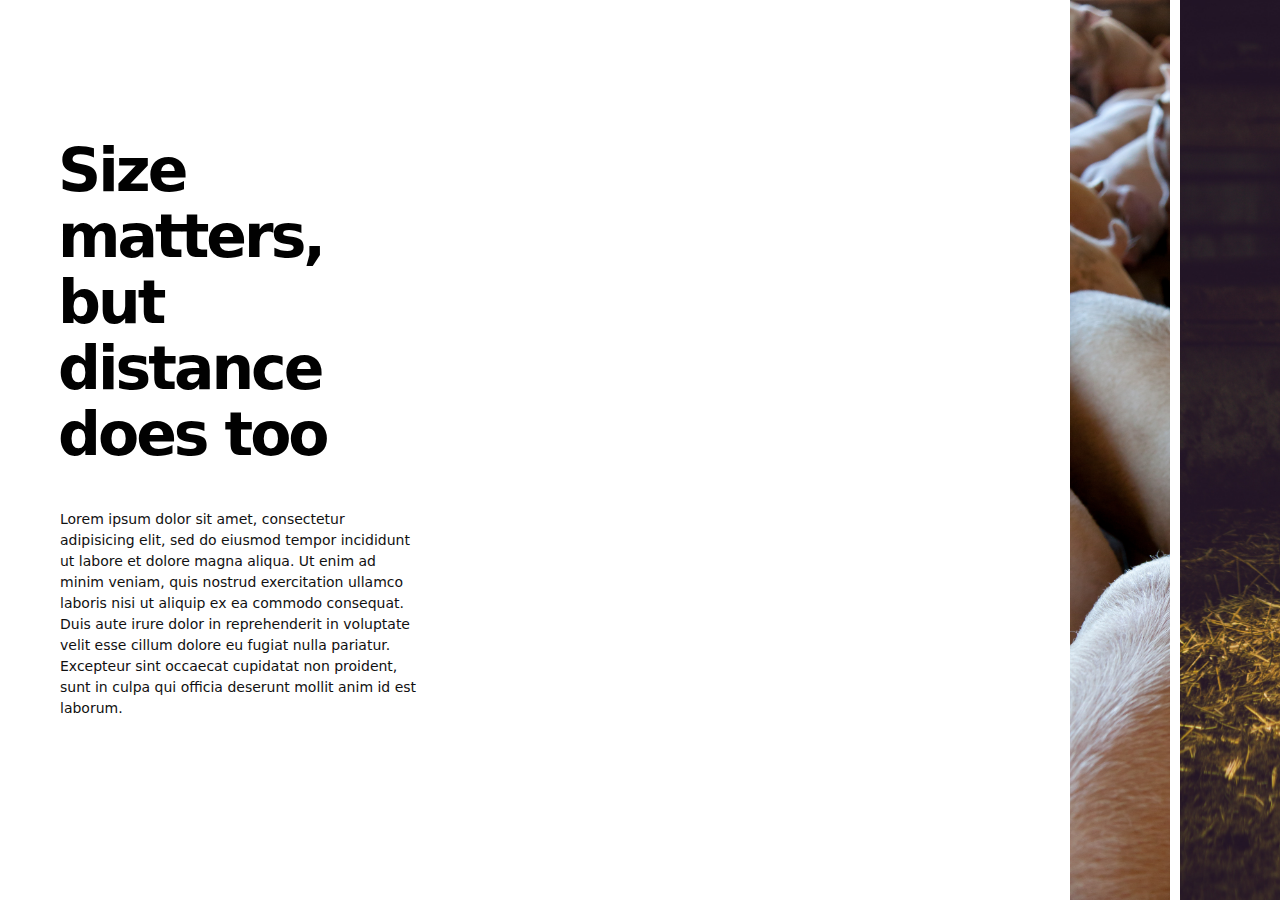
==== index.html @ a583630e "update to relative link" ====
<!DOCTYPE html>
<html lang="en" dir="ltr">

<head>
  <meta charset="utf-8">
  <link rel="apple-touch-icon" sizes="180x180" href="/icons/apple-touch-icon.png">
  <link rel="icon" type="image/png" sizes="32x32" href="/icons/favicon-32x32.png">
  <link rel="icon" type="image/png" sizes="16x16" href="/icons/favicon-16x16.png">
  <link rel="manifest" href="/icons/site.webmanifest">
  <meta name="viewport" content="width=device-width, initial-scale=1">
  <title>Economic Effects of Farm-Field Distances and Plot-Sizes in organic and conventional Farming Systems | Heinrichs et al. (2020)</title>
  <link rel="stylesheet" media="all" href="https://rsms.me/inter/inter.css" type="text/css">
</head>
<style media="screen">
  html,
  body {
    font-family: 'Inter var', -system-ui, system-ui, sans-serif;
    /* background: #fff; */
    color: #111;
    height: 100%;
    width: 100%;
    font-family: 'Inter', -system-ui, system-ui, sans-serif;
    font-size: 14px;
    letter-spacing: -0.006;
    line-height: 1.5;
    /* width: 100%; */
    margin: 0 auto;
    -webkit-text-size-adjust: 100%;
    -ms-text-size-adjust: 100%;
    -webkit-overflow-scrolling: touch;
    scroll-behavior: smooth;
    -moz-font-feature-settings: "calt"1, "kern"1, "liga"1;
    -ms-font-feature-settings: "calt"1, "kern"1, "liga"1;
    -o-font-feature-settings: "calt"1, "kern"1, "liga"1;
    -webkit-font-feature-settings: "calt"1, "kern"1, "liga"1;
    font-feature-settings: "calt"1, "kern"1, "liga"1;
  }

  main {
    display: flex;
    justify-content: space-between;
  }
  
  h1,
  h2,
  h3,
  h4,
  h5,
  h6 {
    font-weight: 500;
    color: #010101;
    margin: 1.618em 0 0.7em 0;
    -webkit-font-smoothing: antialiased;
    -moz-osx-font-smoothing: grayscale;
  }

  h1 {
    font-size: 60px;
    letter-spacing: -0.05em;
    font-weight: 700;
    line-height: 1.1;
    margin-left: -2px;
  }

  h3 {
    font-size: 50px;
    letter-spacing: -0.05em;
    font-weight: 700;
    line-height: 1.1;
    margin: 0;
    width: 100%;
    color: #fff;
    position: relative;
    visibility: hidden;
    opacity: 0;
    transition: visibility 0.2s, opacity 0.2s;
    top: 80%;
    text-align: unset;
    left: 10%;
  }

  .description {
    max-width: 500px;
    background: #fff;
    padding: 40px;
    padding-left: 60px;
    padding-right: 60px;
    border-radius: 5px;
  }

  .cs-container {
    float: right;
    width: 600px;
    height: 100vh;
    display: flex;
  }
  
  .cs-img {
    transition: width 0.5s;
    background-repeat: no-repeat;
    background-size: cover;
    min-height: 100%;
    margin: 0 5px;
  }
  
  .cs-img:last-child {
    margin: 0 0px 0px 5px;
  }
  .cs-arable {
    background-image: url('assets/arable.jpg');
    width: 400px;
  }
  .cs-arable:hover h3 {
    visibility: visible;
    opacity: 1;
  }
  .cs-pigs {
    background-image: url('assets/pigs.jpg');
    width: 100px;
  }

  .cs-pigs:hover h3 {
    visibility: visible;
    opacity: 1;
  }
  .cs-dairy {
    background-image: url('assets/dairy.jpg');
    width: 100px;
  }
  
  .cs-dairy:hover h3 {
    visibility: visible;
    opacity: 1;
  }
  /* iPhones */
  @media only screen and (max-width: 767px) {
    main {
      display: block;
    }
    .description {
      padding: 30px;
    }    
    .cs-container {
      width: 100%;
    }
    .cs-img {
      background-position: center;
      width: 100%;
    }
    h3 {
      visibility: visible;
      opacity: 1;
      top: 70%;
      text-align: unset;
      left: 10%;
    }
  }

  /* iPads */
  @media only screen and (max-width: 1024px) {
    .description {
      max-width: 700px;
    }
    
    .cs-container {
      display: block;  
    }
    
    .cs-img {
      box-sizing: border-box;
      min-width: 100%;
      height: calc((100vh - 10px) / 3);
      margin: 0px 0px 10px !important;
      min-height: unset;
    }  
    h3 {
      visibility: visible;
      opacity: 1;
      top: 70%;
      text-align: unset;
      left: 10%;
    }

  }
  
  /* desktop small */
  @media only screen and (min-width: 1025px) {
    .cs-pigs:hover {
      width: 1200px;
    }
    
    .cs-dairy:hover {
      width: 1200px;
    }
  }
  
  /* desktop large */
  @media only screen and (min-width: 1200px) {
    .cs-container {
      width: 800px;
    }
    .cs-pigs:hover {
      width: 1400px;
    }
    .cs-arable {
      width: 600px;
    }
    .cs-dairy:hover {
      width: 1400px;
    }
  }
  


  @media (hover: none) {
    h3 {
      visibility: visible;
      opacity: 1;
    }
  }

</style>

<body>
  <main>
    <div class="description">
      <h1>Size matters, but distance does too</h1>
      <p>Lorem ipsum dolor sit amet, consectetur adipisicing elit, sed do eiusmod tempor incididunt ut labore et dolore magna aliqua. Ut enim ad minim veniam, quis nostrud exercitation ullamco laboris nisi ut aliquip ex ea commodo consequat. Duis
        aute irure dolor in reprehenderit in voluptate velit esse cillum dolore eu fugiat nulla pariatur. Excepteur sint occaecat cupidatat non proident, sunt in culpa qui officia deserunt mollit anim id est laborum.</p>
    </div>
    <div class="cs-container">
      <div class="cs-arable cs-img">
        <h3>Arable</h3>
      </div>
      <div class="cs-pigs cs-img">
        <h3>Pigs</h3>
      </div>
      <div class="cs-dairy cs-img">
        <h3>Dairy</h3>
      </div>
    </div>
  </main>
</body>

</html>
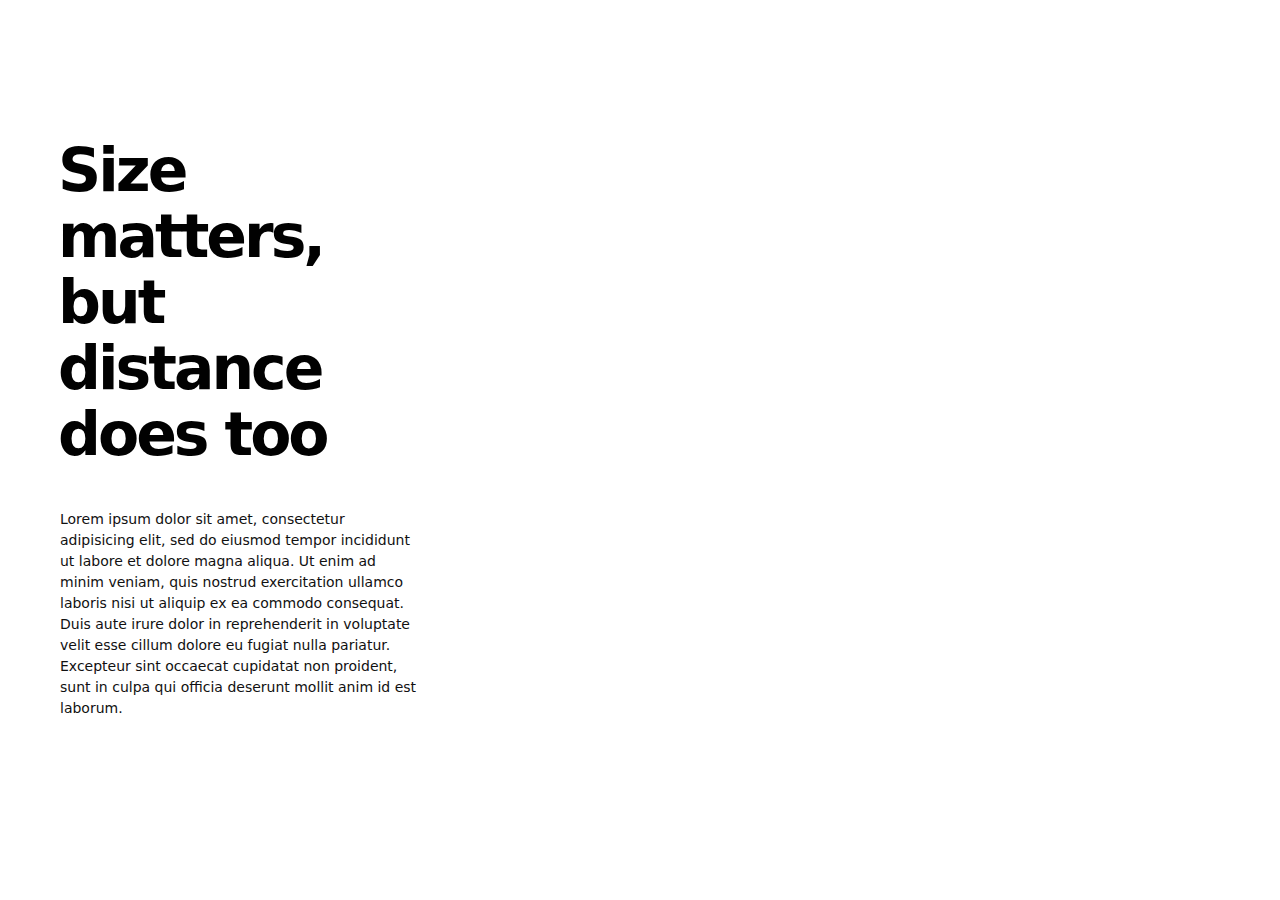
==== commit 5c518e49: "update arable example" ====
--- a/index.html
+++ b/index.html
@@ -3,223 +3,15 @@
 
 <head>
   <meta charset="utf-8">
-  <link rel="apple-touch-icon" sizes="180x180" href="/icons/apple-touch-icon.png">
-  <link rel="icon" type="image/png" sizes="32x32" href="/icons/favicon-32x32.png">
-  <link rel="icon" type="image/png" sizes="16x16" href="/icons/favicon-16x16.png">
-  <link rel="manifest" href="/icons/site.webmanifest">
+  <link rel="apple-touch-icon" sizes="180x180" href="icons/apple-touch-icon.png">
+  <link rel="icon" type="image/png" sizes="32x32" href="icons/favicon-32x32.png">
+  <link rel="icon" type="image/png" sizes="16x16" href="icons/favicon-16x16.png">
+  <link rel="manifest" href="icons/site.webmanifest">
   <meta name="viewport" content="width=device-width, initial-scale=1">
   <title>Economic Effects of Farm-Field Distances and Plot-Sizes in organic and conventional Farming Systems | Heinrichs et al. (2020)</title>
   <link rel="stylesheet" media="all" href="https://rsms.me/inter/inter.css" type="text/css">
+  <link rel="stylesheet" href="assets/main.css">
 </head>
-<style media="screen">
-  html,
-  body {
-    font-family: 'Inter var', -system-ui, system-ui, sans-serif;
-    /* background: #fff; */
-    color: #111;
-    height: 100%;
-    width: 100%;
-    font-family: 'Inter', -system-ui, system-ui, sans-serif;
-    font-size: 14px;
-    letter-spacing: -0.006;
-    line-height: 1.5;
-    /* width: 100%; */
-    margin: 0 auto;
-    -webkit-text-size-adjust: 100%;
-    -ms-text-size-adjust: 100%;
-    -webkit-overflow-scrolling: touch;
-    scroll-behavior: smooth;
-    -moz-font-feature-settings: "calt"1, "kern"1, "liga"1;
-    -ms-font-feature-settings: "calt"1, "kern"1, "liga"1;
-    -o-font-feature-settings: "calt"1, "kern"1, "liga"1;
-    -webkit-font-feature-settings: "calt"1, "kern"1, "liga"1;
-    font-feature-settings: "calt"1, "kern"1, "liga"1;
-  }
-
-  main {
-    display: flex;
-    justify-content: space-between;
-  }
-  
-  h1,
-  h2,
-  h3,
-  h4,
-  h5,
-  h6 {
-    font-weight: 500;
-    color: #010101;
-    margin: 1.618em 0 0.7em 0;
-    -webkit-font-smoothing: antialiased;
-    -moz-osx-font-smoothing: grayscale;
-  }
-
-  h1 {
-    font-size: 60px;
-    letter-spacing: -0.05em;
-    font-weight: 700;
-    line-height: 1.1;
-    margin-left: -2px;
-  }
-
-  h3 {
-    font-size: 50px;
-    letter-spacing: -0.05em;
-    font-weight: 700;
-    line-height: 1.1;
-    margin: 0;
-    width: 100%;
-    color: #fff;
-    position: relative;
-    visibility: hidden;
-    opacity: 0;
-    transition: visibility 0.2s, opacity 0.2s;
-    top: 80%;
-    text-align: unset;
-    left: 10%;
-  }
-
-  .description {
-    max-width: 500px;
-    background: #fff;
-    padding: 40px;
-    padding-left: 60px;
-    padding-right: 60px;
-    border-radius: 5px;
-  }
-
-  .cs-container {
-    float: right;
-    width: 600px;
-    height: 100vh;
-    display: flex;
-  }
-  
-  .cs-img {
-    transition: width 0.5s;
-    background-repeat: no-repeat;
-    background-size: cover;
-    min-height: 100%;
-    margin: 0 5px;
-  }
-  
-  .cs-img:last-child {
-    margin: 0 0px 0px 5px;
-  }
-  .cs-arable {
-    background-image: url('assets/arable.jpg');
-    width: 400px;
-  }
-  .cs-arable:hover h3 {
-    visibility: visible;
-    opacity: 1;
-  }
-  .cs-pigs {
-    background-image: url('assets/pigs.jpg');
-    width: 100px;
-  }
-
-  .cs-pigs:hover h3 {
-    visibility: visible;
-    opacity: 1;
-  }
-  .cs-dairy {
-    background-image: url('assets/dairy.jpg');
-    width: 100px;
-  }
-  
-  .cs-dairy:hover h3 {
-    visibility: visible;
-    opacity: 1;
-  }
-  /* iPhones */
-  @media only screen and (max-width: 767px) {
-    main {
-      display: block;
-    }
-    .description {
-      padding: 30px;
-    }    
-    .cs-container {
-      width: 100%;
-    }
-    .cs-img {
-      background-position: center;
-      width: 100%;
-    }
-    h3 {
-      visibility: visible;
-      opacity: 1;
-      top: 70%;
-      text-align: unset;
-      left: 10%;
-    }
-  }
-
-  /* iPads */
-  @media only screen and (max-width: 1024px) {
-    .description {
-      max-width: 700px;
-    }
-    
-    .cs-container {
-      display: block;  
-    }
-    
-    .cs-img {
-      box-sizing: border-box;
-      min-width: 100%;
-      height: calc((100vh - 10px) / 3);
-      margin: 0px 0px 10px !important;
-      min-height: unset;
-    }  
-    h3 {
-      visibility: visible;
-      opacity: 1;
-      top: 70%;
-      text-align: unset;
-      left: 10%;
-    }
-
-  }
-  
-  /* desktop small */
-  @media only screen and (min-width: 1025px) {
-    .cs-pigs:hover {
-      width: 1200px;
-    }
-    
-    .cs-dairy:hover {
-      width: 1200px;
-    }
-  }
-  
-  /* desktop large */
-  @media only screen and (min-width: 1200px) {
-    .cs-container {
-      width: 800px;
-    }
-    .cs-pigs:hover {
-      width: 1400px;
-    }
-    .cs-arable {
-      width: 600px;
-    }
-    .cs-dairy:hover {
-      width: 1400px;
-    }
-  }
-  
-
-
-  @media (hover: none) {
-    h3 {
-      visibility: visible;
-      opacity: 1;
-    }
-  }
-
-</style>
 
 <body>
   <main>
--- a/assets/main.css
+++ b/assets/main.css
@@ -0,0 +1,213 @@
+html,
+body {
+  font-family: 'Inter var', -system-ui, system-ui, sans-serif;
+  /* background: #fff; */
+  color: #111;
+  height: 100%;
+  width: 100%;
+  font-family: 'Inter', -system-ui, system-ui, sans-serif;
+  font-size: 14px;
+  letter-spacing: -0.006;
+  line-height: 1.5;
+  /* width: 100%; */
+  margin: 0 auto;
+  -webkit-text-size-adjust: 100%;
+  -ms-text-size-adjust: 100%;
+  -webkit-overflow-scrolling: touch;
+  scroll-behavior: smooth;
+  -moz-font-feature-settings: "calt"1, "kern"1, "liga"1;
+  -ms-font-feature-settings: "calt"1, "kern"1, "liga"1;
+  -o-font-feature-settings: "calt"1, "kern"1, "liga"1;
+  -webkit-font-feature-settings: "calt"1, "kern"1, "liga"1;
+  font-feature-settings: "calt"1, "kern"1, "liga"1;
+}
+
+main {
+  display: flex;
+  justify-content: space-between;
+}
+
+h1,
+h2,
+h3,
+h4,
+h5,
+h6 {
+  font-weight: 500;
+  color: #010101;
+  margin: 1.618em 0 0.7em 0;
+  -webkit-font-smoothing: antialiased;
+  -moz-osx-font-smoothing: grayscale;
+}
+
+h1 {
+  font-size: 60px;
+  letter-spacing: -0.05em;
+  font-weight: 700;
+  line-height: 1.1;
+  margin-left: -2px;
+}
+
+h3 {
+  font-size: 50px;
+  letter-spacing: -0.05em;
+  font-weight: 700;
+  line-height: 1.1;
+  margin: 0;
+  width: 100%;
+  color: #fff;
+  position: relative;
+  visibility: hidden;
+  opacity: 0;
+  transition: visibility 0.2s, opacity 0.2s;
+  top: 80%;
+  text-align: unset;
+  left: 10%;
+}
+
+.description {
+  max-width: 500px;
+  background: #fff;
+  padding: 40px;
+  padding-left: 60px;
+  padding-right: 60px;
+  border-radius: 5px;
+}
+
+.cs-container {
+  float: right;
+  width: 600px;
+  height: 100vh;
+  display: flex;
+}
+
+.cs-img {
+  transition: width 0.5s;
+  background-repeat: no-repeat;
+  background-size: cover;
+  min-height: 100%;
+  margin: 0 5px;
+}
+
+.cs-img:last-child {
+  margin: 0 0px 0px 5px;
+}
+.cs-arable {
+  background-image: url('assets/arable.jpg');
+  width: 400px;
+}
+.cs-arable:hover h3 {
+  visibility: visible;
+  opacity: 1;
+}
+.cs-pigs {
+  background-image: url('assets/pigs.jpg');
+  width: 100px;
+}
+
+.cs-pigs:hover h3 {
+  visibility: visible;
+  opacity: 1;
+}
+.cs-dairy {
+  background-image: url('assets/dairy.jpg');
+  width: 100px;
+}
+
+.cs-dairy:hover h3 {
+  visibility: visible;
+  opacity: 1;
+}
+/* iPhones */
+@media only screen and (max-width: 767px) {
+  main {
+    display: block;
+  }
+  .description {
+    padding: 30px;
+  }    
+  .cs-container {
+    width: 100%;
+  }
+  .cs-img {
+    background-position: center;
+    width: 100%;
+  }
+  h3 {
+    visibility: visible;
+    opacity: 1;
+    top: 70%;
+    text-align: unset;
+    left: 10%;
+  }
+}
+
+/* iPads */
+@media only screen and (max-width: 1024px) {
+  .description {
+    max-width: 700px;
+  }
+  
+  .cs-container {
+    display: block;  
+  }
+  
+  .cs-img {
+    box-sizing: border-box;
+    min-width: 100%;
+    height: calc((100vh - 10px) / 3);
+    margin: 0px 0px 10px !important;
+    min-height: unset;
+  }  
+  h3 {
+    visibility: visible;
+    opacity: 1;
+    top: 70%;
+    text-align: unset;
+    left: 10%;
+  }
+
+}
+
+/* desktop small */
+@media only screen and (min-width: 1025px) {
+  .cs-pigs:hover {
+    width: 1200px;
+  }
+  
+  .cs-dairy:hover {
+    width: 1200px;
+  }
+}
+
+/* desktop large */
+@media only screen and (min-width: 1200px) {
+  .cs-container {
+    width: 800px;
+  }
+  .cs-pigs:hover {
+    width: 1400px;
+  }
+  .cs-arable {
+    width: 600px;
+  }
+  .cs-dairy:hover {
+    width: 1400px;
+  }
+}
+
+
+
+@media (hover: none) {
+  h3 {
+    visibility: visible;
+    opacity: 1;
+  }
+}
+
+.iframe-container {
+  margin-top: 100px;
+  display: flex;
+  align-items: center;
+  justify-content: center;
+}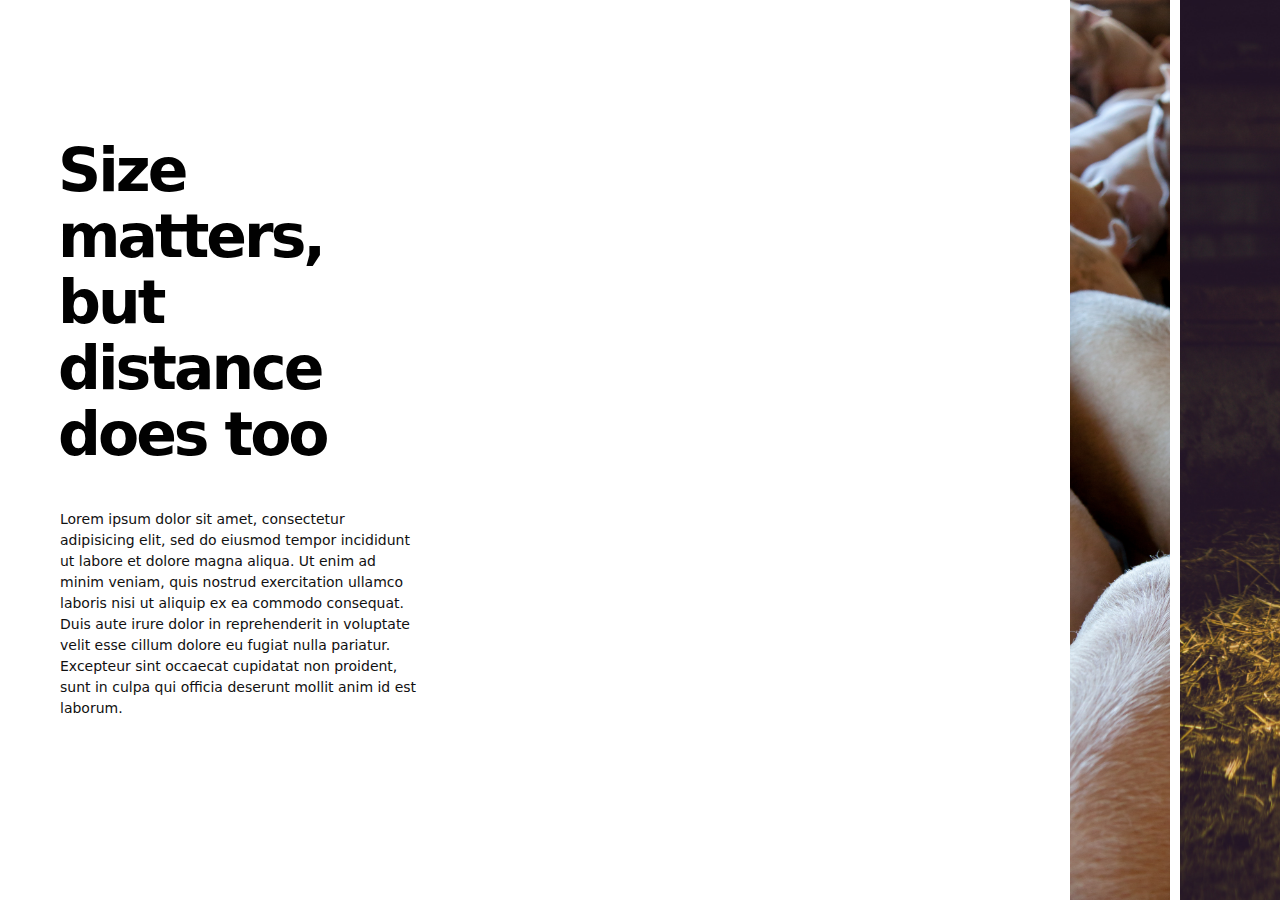
==== commit b741cbc2: "- update example" ====
--- a/index.html
+++ b/index.html
@@ -21,9 +21,9 @@
         aute irure dolor in reprehenderit in voluptate velit esse cillum dolore eu fugiat nulla pariatur. Excepteur sint occaecat cupidatat non proident, sunt in culpa qui officia deserunt mollit anim id est laborum.</p>
     </div>
     <div class="cs-container">
-      <div class="cs-arable cs-img">
+      <a class="cs-arable cs-img" href="plots/arable.html">
         <h3>Arable</h3>
-      </div>
+      </a>
       <div class="cs-pigs cs-img">
         <h3>Pigs</h3>
       </div>
--- a/assets/main.css
+++ b/assets/main.css
@@ -22,6 +22,9 @@
   font-feature-settings: "calt"1, "kern"1, "liga"1;
 }
 
+a {
+  text-decoration: none;
+}
 main {
   display: flex;
   justify-content: space-between;
@@ -93,7 +96,7 @@
   margin: 0 0px 0px 5px;
 }
 .cs-arable {
-  background-image: url('assets/arable.jpg');
+  background-image: url('arable.jpg');
   width: 400px;
 }
 .cs-arable:hover h3 {
@@ -101,7 +104,7 @@
   opacity: 1;
 }
 .cs-pigs {
-  background-image: url('assets/pigs.jpg');
+  background-image: url('pigs.jpg');
   width: 100px;
 }
 
@@ -110,7 +113,7 @@
   opacity: 1;
 }
 .cs-dairy {
-  background-image: url('assets/dairy.jpg');
+  background-image: url('dairy.jpg');
   width: 100px;
 }
 
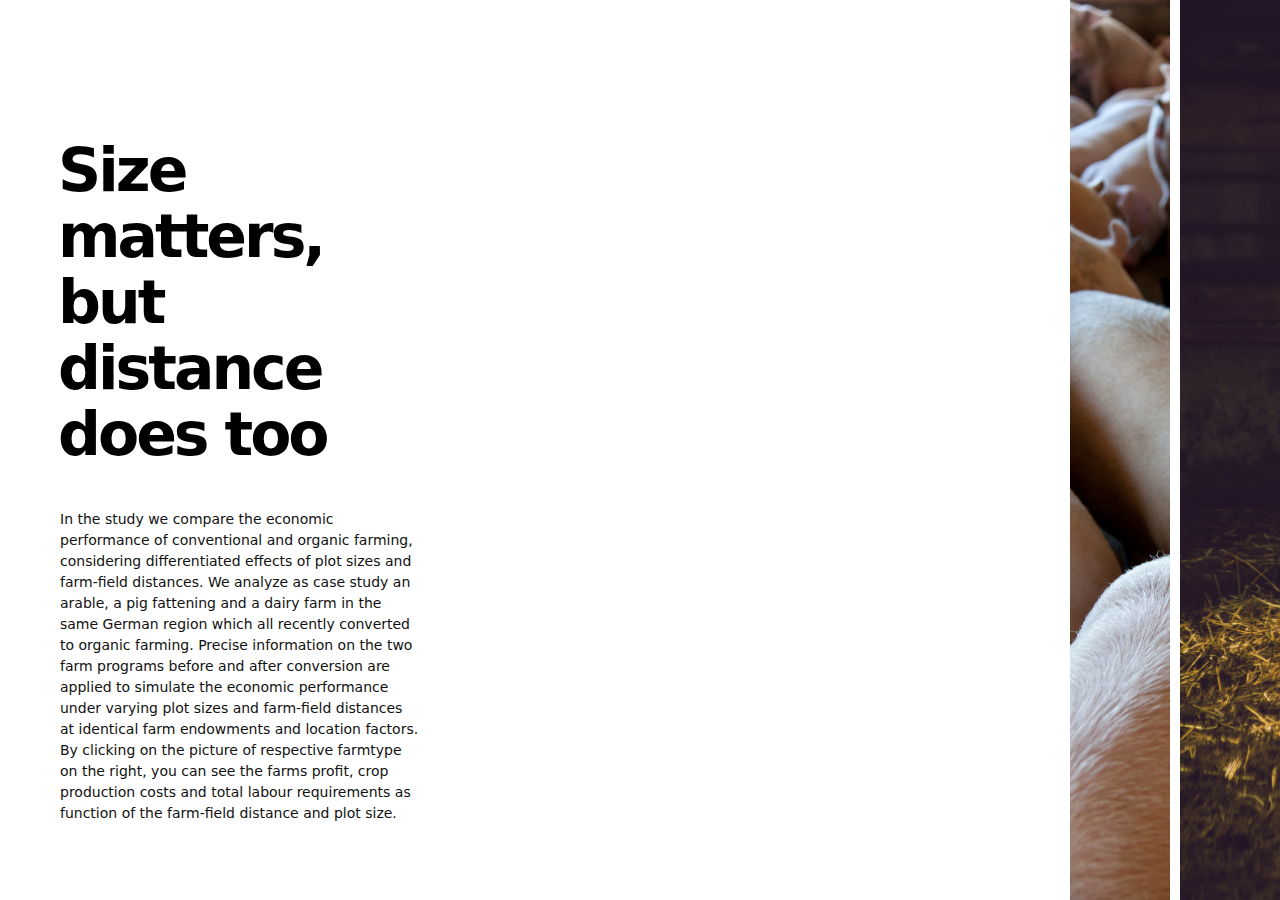
==== commit b290c040: "Update index.html" ====
--- a/index.html
+++ b/index.html
@@ -17,8 +17,12 @@
   <main>
     <div class="description">
       <h1>Size matters, but distance does too</h1>
-      <p>Lorem ipsum dolor sit amet, consectetur adipisicing elit, sed do eiusmod tempor incididunt ut labore et dolore magna aliqua. Ut enim ad minim veniam, quis nostrud exercitation ullamco laboris nisi ut aliquip ex ea commodo consequat. Duis
-        aute irure dolor in reprehenderit in voluptate velit esse cillum dolore eu fugiat nulla pariatur. Excepteur sint occaecat cupidatat non proident, sunt in culpa qui officia deserunt mollit anim id est laborum.</p>
+      <p>
+ In the study we compare the economic performance of conventional and organic farming, considering differentiated effects of plot sizes and farm-field distances. We analyze as case study an arable,
+ a pig fattening and a dairy farm in the same German region which all recently converted to organic farming.  Precise information on the two farm programs before and after conversion are applied to simulate
+ the economic performance under varying plot sizes and farm-field distances at identical farm endowments and location factors.
+ By clicking on the picture of respective farmtype on the right, you can see the farms profit, crop production costs and total labour requirements as function of the farm-field distance and plot size.
+      </p>
     </div>
     <div class="cs-container">
       <a class="cs-arable cs-img" href="plots/arable.html">
@@ -34,4 +38,4 @@
   </main>
 </body>
 
-</html>+</html>
--- a/assets/main.css
+++ b/assets/main.css
@@ -23,6 +23,7 @@
 }
 
 a {
+  display: block;
   text-decoration: none;
 }
 main {
@@ -121,6 +122,14 @@
   visibility: visible;
   opacity: 1;
 }
+
+.iframe-container {
+  margin-top: 100px;
+  display: flex;
+  align-items: center;
+  justify-content: center;
+}
+
 /* iPhones */
 @media only screen and (max-width: 767px) {
   main {
@@ -142,6 +151,10 @@
     top: 70%;
     text-align: unset;
     left: 10%;
+  }
+  
+  .iframe-container {
+    margin-top: 0px;
   }
 }
 
@@ -206,11 +219,4 @@
     visibility: visible;
     opacity: 1;
   }
-}
-
-.iframe-container {
-  margin-top: 100px;
-  display: flex;
-  align-items: center;
-  justify-content: center;
 }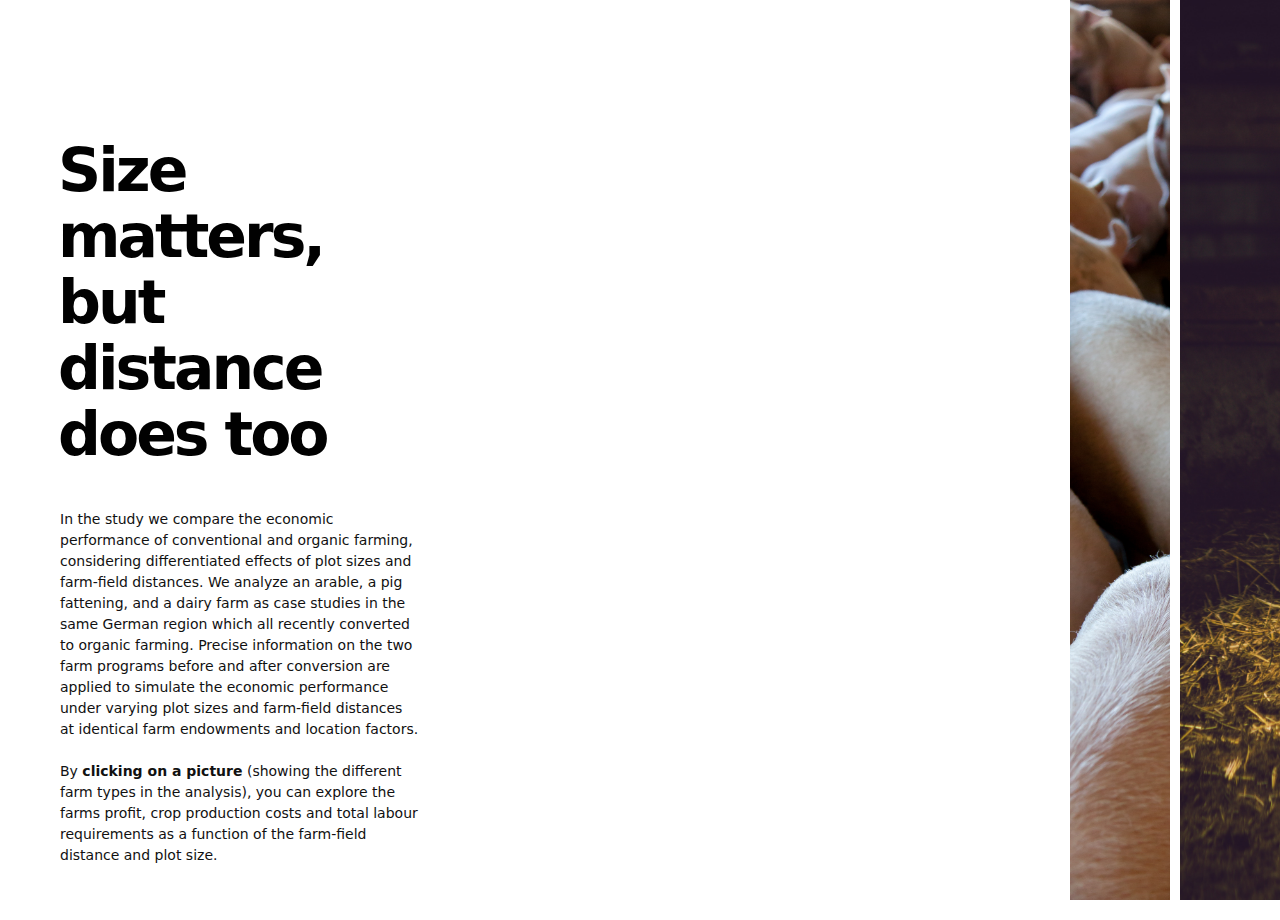
==== commit 96f303db: "update index text" ====
--- a/index.html
+++ b/index.html
@@ -18,22 +18,24 @@
     <div class="description">
       <h1>Size matters, but distance does too</h1>
       <p>
- In the study we compare the economic performance of conventional and organic farming, considering differentiated effects of plot sizes and farm-field distances. We analyze as case study an arable,
- a pig fattening and a dairy farm in the same German region which all recently converted to organic farming.  Precise information on the two farm programs before and after conversion are applied to simulate
+ In the study we compare the economic performance of conventional and organic farming, considering differentiated effects of plot sizes and farm-field distances. We analyze an arable,
+ a pig fattening, and a dairy farm  as case studies in the same German region which all recently converted to organic farming.  Precise information on the two farm programs before and after conversion are applied to simulate
  the economic performance under varying plot sizes and farm-field distances at identical farm endowments and location factors.
- By clicking on the picture of respective farmtype on the right, you can see the farms profit, crop production costs and total labour requirements as function of the farm-field distance and plot size.
+ <br>
+ <br>
+ By <b>clicking on a picture</b> (showing the different farm types in the analysis), you can explore the farms profit, crop production costs and total labour requirements as a function of the farm-field distance and plot size.
       </p>
     </div>
     <div class="cs-container">
       <a class="cs-arable cs-img" href="plots/arable.html">
         <h3>Arable</h3>
       </a>
-      <div class="cs-pigs cs-img">
+      <a class="cs-pigs cs-img" href="plots/pigs.html">
         <h3>Pigs</h3>
-      </div>
-      <div class="cs-dairy cs-img">
+      </a>
+      <a class="cs-dairy cs-img" href="plots/dairy.html">
         <h3>Dairy</h3>
-      </div>
+      </a>
     </div>
   </main>
 </body>
--- a/assets/main.css
+++ b/assets/main.css
@@ -123,11 +123,63 @@
   opacity: 1;
 }
 
+.selectors {
+  z-index: 100;
+}
 .iframe-container {
+  width: 700px;
+  height: 600px;
   margin-top: 100px;
   display: flex;
+  flex-wrap: wrap;
   align-items: center;
   justify-content: center;
+}
+.row {
+  display: inline-block;
+}
+
+.plotFrame {
+  margin-top: -100px;
+  visibility: hidden;
+}
+
+hr {
+  width: 100%;
+  border: none;
+}
+
+.loading {
+  padding-top: 250px;
+}
+
+button {
+  display: inline-block;
+  border: none;
+  padding: 1rem 2rem;
+  margin: 0;
+  text-decoration: none;
+  background: none;
+  color: black;
+  font-family: sans-serif;
+  font-size: 1rem;
+  cursor: pointer;
+  text-align: center;
+  -webkit-appearance: none;
+  -moz-appearance: none;
+}
+
+button:hover,
+button:focus {
+    text-decoration: underline;
+}
+
+button:focus {
+    text-decoration: underline;
+}
+
+button:active {
+    transform: scale(0.99);
 }
 
 /* iPhones */
@@ -212,6 +264,27 @@
   }
 }
 
+@media only screen and (min-width: 1500px) {
+  .cs-container {
+    width: 1200px;
+  }
+  .cs-arable {
+    width: 800px;
+  }
+  .cs-pigs {
+    width: 800px;
+  }
+  .cs-dairy {
+    width: 800px;
+  }
+  .cs-pigs:hover {
+    width: 1400px;
+  }
+  .cs-dairy:hover {
+    width: 1400px;
+  }
+}
+
 
 
 @media (hover: none) {
@@ -219,4 +292,72 @@
     visibility: visible;
     opacity: 1;
   }
+}
+
+.lds-grid {
+  display: inline-block;
+  position: relative;
+  width: 80px;
+  height: 80px;
+}
+.lds-grid div {
+  position: absolute;
+  width: 16px;
+  height: 16px;
+  border-radius: 50%;
+  background: black;
+  animation: lds-grid 1.2s linear infinite;
+}
+.lds-grid div:nth-child(1) {
+  top: 8px;
+  left: 8px;
+  animation-delay: 0s;
+}
+.lds-grid div:nth-child(2) {
+  top: 8px;
+  left: 32px;
+  animation-delay: -0.4s;
+}
+.lds-grid div:nth-child(3) {
+  top: 8px;
+  left: 56px;
+  animation-delay: -0.8s;
+}
+.lds-grid div:nth-child(4) {
+  top: 32px;
+  left: 8px;
+  animation-delay: -0.4s;
+}
+.lds-grid div:nth-child(5) {
+  top: 32px;
+  left: 32px;
+  animation-delay: -0.8s;
+}
+.lds-grid div:nth-child(6) {
+  top: 32px;
+  left: 56px;
+  animation-delay: -1.2s;
+}
+.lds-grid div:nth-child(7) {
+  top: 56px;
+  left: 8px;
+  animation-delay: -0.8s;
+}
+.lds-grid div:nth-child(8) {
+  top: 56px;
+  left: 32px;
+  animation-delay: -1.2s;
+}
+.lds-grid div:nth-child(9) {
+  top: 56px;
+  left: 56px;
+  animation-delay: -1.6s;
+}
+@keyframes lds-grid {
+  0%, 100% {
+    opacity: 0.7;
+  }
+  50% {
+    opacity: 0.3;
+  }
 }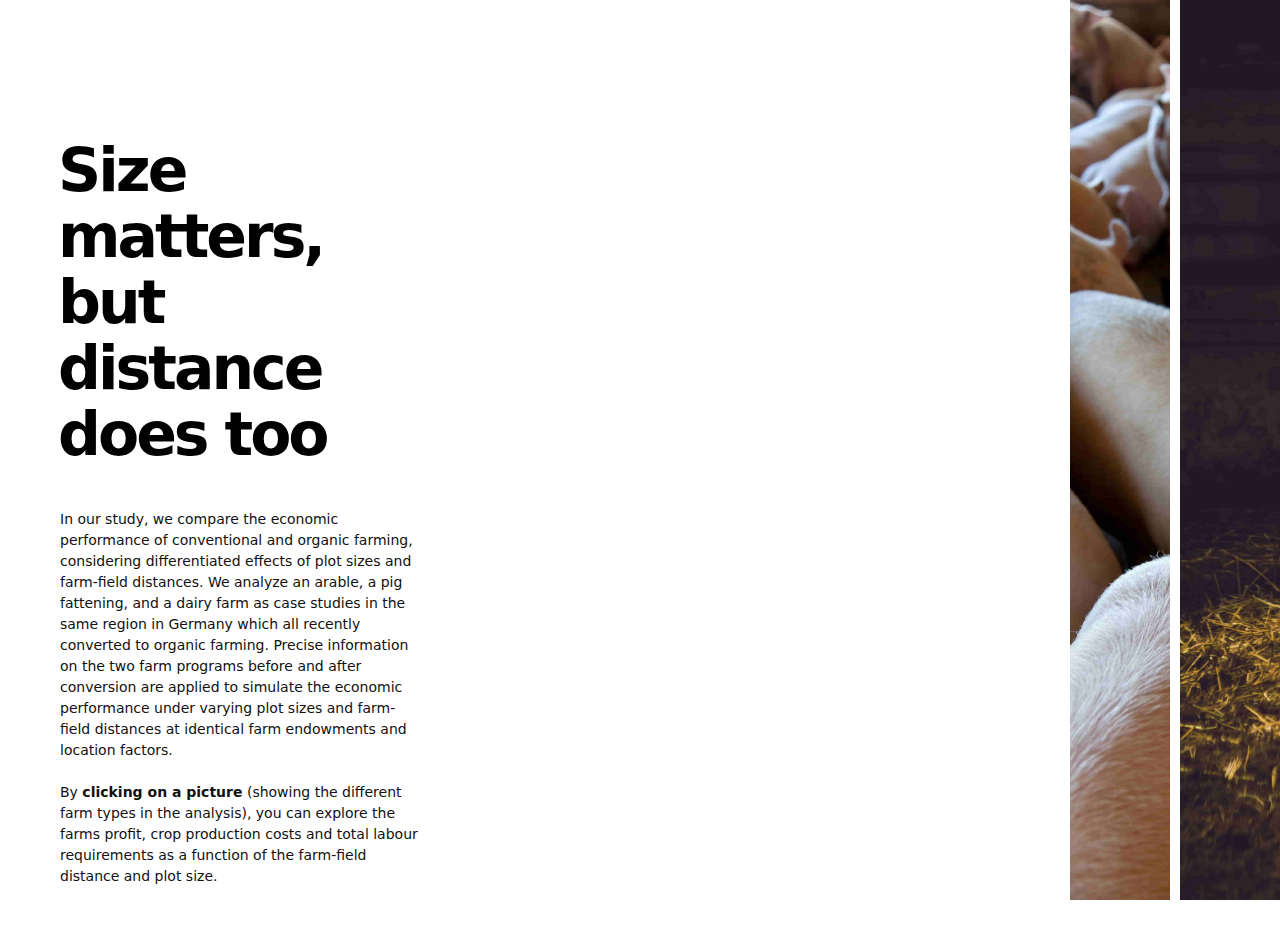
==== commit 77af8737: "update index description" ====
--- a/index.html
+++ b/index.html
@@ -18,8 +18,8 @@
     <div class="description">
       <h1>Size matters, but distance does too</h1>
       <p>
- In the study we compare the economic performance of conventional and organic farming, considering differentiated effects of plot sizes and farm-field distances. We analyze an arable,
- a pig fattening, and a dairy farm  as case studies in the same German region which all recently converted to organic farming.  Precise information on the two farm programs before and after conversion are applied to simulate
+ In our study, we compare the economic performance of conventional and organic farming, considering differentiated effects of plot sizes and farm-field distances. We analyze an arable,
+ a pig fattening, and a dairy farm  as case studies in the same region in Germany which all recently converted to organic farming.  Precise information on the two farm programs before and after conversion are applied to simulate
  the economic performance under varying plot sizes and farm-field distances at identical farm endowments and location factors.
  <br>
  <br>
--- a/assets/main.css
+++ b/assets/main.css
@@ -355,9 +355,9 @@
 }
 @keyframes lds-grid {
   0%, 100% {
-    opacity: 0.7;
+    opacity: 0.6;
   }
   50% {
-    opacity: 0.3;
+    opacity: 0.1;
   }
 }